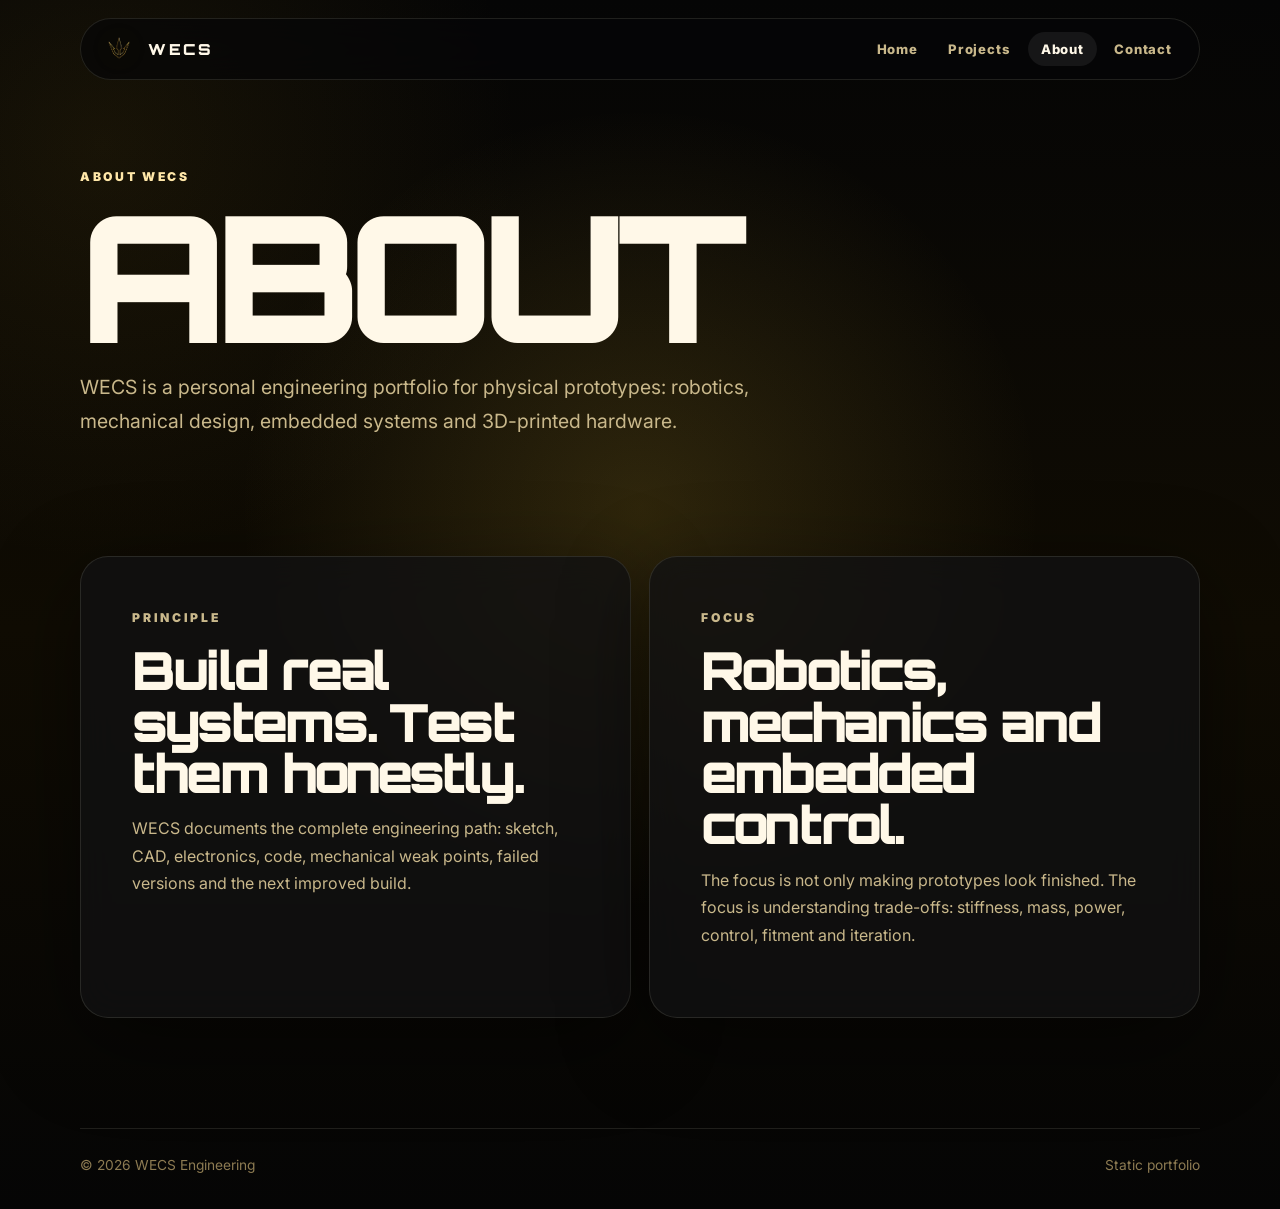
==== about.html @ 9547db8d "Use Crown Logo V4 on about page" ====
<!doctype html>
<html lang="en">
<head>
  <meta charset="utf-8" />
  <meta name="viewport" content="width=device-width, initial-scale=1" />
  <meta name="description" content="About WECS Engineering." />
  <meta name="theme-color" content="#050505" />
  <title>About — WECS Engineering</title>
  <link rel="icon" href="assets/Crown%20Logo%20V4.png" type="image/png" />
  <link rel="preconnect" href="https://fonts.googleapis.com">
  <link rel="preconnect" href="https://fonts.gstatic.com" crossorigin>
  <link href="https://fonts.googleapis.com/css2?family=Orbitron:wght@700;900&family=Inter:wght@400;500;700;800;900&display=swap" rel="stylesheet">
  <link rel="stylesheet" href="styles.css?v=15" />
</head>
<body>
  <div class="background-grid" aria-hidden="true"></div>
  <div class="background-orbit" aria-hidden="true"></div>
  <div class="noise" aria-hidden="true"></div>

  <header class="site-header" data-header>
    <a class="brand" href="index.html" aria-label="WECS home">
      <img class="brand-mark" src="assets/Crown%20Logo%20V4.png" alt="WECS logo" />
      <span>WECS</span>
    </a>
    <nav class="nav" aria-label="Main navigation">
      <a href="index.html">Home</a>
      <a href="projects.html">Projects</a>
      <a class="active" href="about.html">About</a>
      <a href="contact.html">Contact</a>
    </nav>
  </header>

  <main>
    <section class="page-hero section-pad compact-page">
      <p class="eyebrow reveal">About WECS</p>
      <h1 class="page-title reveal delay-1">About</h1>
      <p class="page-intro reveal delay-2">WECS is a personal engineering portfolio for physical prototypes: robotics, mechanical design, embedded systems and 3D-printed hardware.</p>
    </section>

    <section class="section-pad split-section">
      <div class="info-card reveal">
        <p class="eyebrow">Principle</p>
        <h2>Build real systems. Test them honestly.</h2>
        <p>WECS documents the complete engineering path: sketch, CAD, electronics, code, mechanical weak points, failed versions and the next improved build.</p>
      </div>
      <div class="info-card reveal delay-1">
        <p class="eyebrow">Focus</p>
        <h2>Robotics, mechanics and embedded control.</h2>
        <p>The focus is not only making prototypes look finished. The focus is understanding trade-offs: stiffness, mass, power, control, fitment and iteration.</p>
      </div>
    </section>
  </main>

  <footer class="footer">
    <span>© <span id="year"></span> WECS Engineering</span>
    <span>Static portfolio</span>
  </footer>

  <script src="script.js?v=10"></script>
</body>
</html>
---- styles.css ----
:root {
  --bg: #050505;
  --panel: rgba(17, 17, 19, 0.78);
  --panel-strong: rgba(23, 23, 25, 0.94);
  --line: rgba(212, 175, 55, 0.30);
  --line-soft: rgba(255, 248, 220, 0.105);
  --red: #d4af37;
  --red-hot: #ffe7a8;
  --red-dark: #8a6a12;
  --gold: #d4af37;
  --gold-light: #f3d77a;
  --gold-hot: #ffe7a8;
  --gold-dark: #8a6a12;
  --text: #fff8e8;
  --muted: #c9b88b;
  --dim: #8d7b52;
  --shadow: 0 24px 90px rgba(0, 0, 0, 0.48);
  --radius: 28px;
}

* { box-sizing: border-box; }

html {
  scroll-behavior: smooth;
  background: var(--bg);
}

body {
  margin: 0;
  min-height: 100svh;
  color: var(--text);
  font-family: "Inter", ui-sans-serif, system-ui, -apple-system, BlinkMacSystemFont, "Segoe UI", sans-serif;
  background:
    radial-gradient(circle at 50% 42%, rgba(212, 175, 55, 0.17), transparent 25rem),
    radial-gradient(circle at 8% 12%, rgba(138, 106, 18, 0.13), transparent 26rem),
    linear-gradient(180deg, #050505 0%, #100c03 52%, #050505 100%);
  overflow-x: hidden;
}

.home-body {
  height: 100svh;
  overflow: hidden;
}

.background-grid,
.background-orbit,
.noise {
  position: fixed;
  inset: 0;
  pointer-events: none;
}

.background-grid {
  z-index: -4;
  background-image:
    linear-gradient(rgba(212, 175, 55, 0.038) 1px, transparent 1px),
    linear-gradient(90deg, rgba(212, 175, 55, 0.038) 1px, transparent 1px);
  background-size: 76px 76px;
  mask-image: radial-gradient(circle at center, black 0%, transparent 78%);
  opacity: 0.34;
}

.background-orbit { z-index: -3; }

.background-orbit::before,
.background-orbit::after {
  content: "";
  position: absolute;
  left: 50%;
  top: 54%;
  transform: translate(-50%, -50%);
  border-radius: 50%;
}

.background-orbit::before {
  width: min(78vw, 820px);
  aspect-ratio: 1;
  border: 1px solid rgba(212, 175, 55, 0.16);
  box-shadow: inset 0 0 80px rgba(212, 175, 55, 0.055);
}

.background-orbit::after {
  width: min(50vw, 520px);
  aspect-ratio: 1;
  border: 1px solid rgba(255, 255, 255, 0.052);
}

.noise {
  opacity: 0.035;
  z-index: -1;
  background-image: url("data:image/svg+xml,%3Csvg viewBox='0 0 240 240' xmlns='http://www.w3.org/2000/svg'%3E%3Cfilter id='n'%3E%3CfeTurbulence type='fractalNoise' baseFrequency='.85' numOctaves='4' stitchTiles='stitch'/%3E%3C/filter%3E%3Crect width='100%25' height='100%25' filter='url(%23n)' opacity='.55'/%3E%3C/svg%3E");
}

.site-header {
  position: fixed;
  top: 18px;
  left: 50%;
  transform: translateX(-50%);
  width: min(1120px, calc(100% - 28px));
  min-height: 62px;
  display: flex;
  justify-content: space-between;
  align-items: center;
  gap: 18px;
  padding: 10px 14px;
  border: 1px solid var(--line-soft);
  background: rgba(7, 7, 8, 0.70);
  backdrop-filter: blur(18px);
  border-radius: 999px;
  z-index: 20;
  transition: border-color 220ms ease, background 220ms ease;
}

.site-header.scrolled {
  background: rgba(7, 7, 8, 0.94);
  border-color: var(--line);
}

.brand {
  min-width: max-content;
  display: inline-flex;
  align-items: center;
  gap: 12px;
  padding-left: 7px;
  color: var(--text);
  text-decoration: none;
  font-family: "Orbitron", sans-serif;
  font-size: 0.95rem;
  font-weight: 900;
  letter-spacing: 0.18em;
}

.brand-mark {
  width: 34px;
  height: 34px;
  overflow: visible;
  filter: drop-shadow(0 0 14px rgba(212, 175, 55, 0.28));
}

.brand-mark rect { fill: #070707; stroke: rgba(212, 175, 55, 0.28); stroke-width: 2; }
.brand-mark .crown-main { fill: var(--gold); }
.brand-mark .crown-base { fill: var(--gold-dark); }
.brand-mark .crown-line { fill: none; stroke: #fff2c8; stroke-width: 4; stroke-linejoin: round; opacity: 0.76; }
.brand-mark .crown-dot { fill: var(--gold-hot); }

.nav {
  display: flex;
  align-items: center;
  justify-content: flex-end;
  gap: 4px;
}

.nav a {
  color: var(--muted);
  text-decoration: none;
  font-size: 0.82rem;
  font-weight: 800;
  letter-spacing: 0.065em;
  padding: 9px 13px;
  border-radius: 999px;
  transition: color 180ms ease, background 180ms ease;
}

.nav a:hover,
.nav a.active {
  color: var(--text);
  background: rgba(255, 255, 255, 0.065);
}

.home-main,
.hero-only {
  height: 100svh;
}

.hero-only {
  display: grid;
  place-items: center;
  position: relative;
  padding: 98px 32px 46px;
}

.hero-core {
  position: relative;
  z-index: 2;
  width: min(1180px, 100%);
  text-align: center;
}

.wecs-title {
  display: block;
  margin: 0 auto;
  width: max-content;
  max-width: 100%;
  padding: 0 0.08em 0.11em;
  overflow: visible;
  font-family: "Orbitron", sans-serif;
  font-size: clamp(6.6rem, 20vw, 17.5rem);
  line-height: 0.92;
  letter-spacing: -0.045em;
  text-transform: uppercase;
  font-weight: 900;
  background: linear-gradient(180deg, #fff7dc 0%, var(--gold-hot) 24%, var(--gold) 48%, var(--gold-dark) 76%, #3c2d08 100%);
  -webkit-background-clip: text;
  background-clip: text;
  color: transparent;
  text-shadow: 0 0 70px rgba(212, 175, 55, 0.14);
}

.hero-slogan {
  margin: clamp(1rem, 1.8vw, 1.55rem) 0 0;
  color: var(--text);
  font-size: clamp(0.86rem, 1.25vw, 1.08rem);
  font-weight: 950;
  letter-spacing: clamp(0.18em, 0.78vw, 0.44em);
  text-transform: uppercase;
}

.section-pad {
  width: min(1120px, calc(100% - 32px));
  margin: 0 auto;
  padding: 110px 0;
}

.page-hero {
  min-height: 58svh;
  display: flex;
  flex-direction: column;
  justify-content: flex-end;
  padding-top: 160px;
}

.compact-page { padding-bottom: 64px; }

.eyebrow {
  margin: 0 0 16px;
  color: var(--gold-hot);
  font-size: 0.76rem;
  font-weight: 950;
  letter-spacing: 0.22em;
  text-transform: uppercase;
}

h1, h2, h3, p { margin-top: 0; }

.page-title,
.projects-main-title,
.stacked-slogan span,
.project-body h2,
.info-card h2,
.contact-card h2,
.detail-card h2 {
  font-family: "Orbitron", sans-serif;
  font-weight: 900;
}

.page-title {
  margin: 0 0 20px;
  font-size: clamp(4.8rem, 14vw, 11rem);
  line-height: 0.86;
  letter-spacing: -0.07em;
  text-transform: uppercase;
  color: var(--text);
}

.page-intro {
  width: min(720px, 100%);
  color: var(--muted);
  font-size: clamp(1.05rem, 1.55vw, 1.22rem);
  line-height: 1.72;
}

.projects-page-main { width: 100%; overflow: hidden; }

.projects-title-screen,
.projects-card-screen {
  min-height: 100svh;
  width: min(1120px, calc(100% - 32px));
  margin: 0 auto;
  display: grid;
  place-items: center;
  padding: 96px 0 54px;
}

.projects-main-title {
  margin: 0;
  text-align: center;
  font-size: clamp(5.6rem, 17vw, 14rem);
  line-height: 0.84;
  letter-spacing: -0.075em;
  text-transform: uppercase;
  color: var(--text);
  text-shadow: 0 0 70px rgba(212, 175, 55, 0.085);
}

.projects-slogan-screen {
  min-height: 122svh;
  width: min(1280px, calc(100% - 36px));
  margin: 0 auto;
  display: grid;
  place-items: center;
  padding: clamp(120px, 16vh, 180px) 0;
  overflow: visible;
}

.stacked-slogan {
  width: fit-content;
  max-width: 100%;
  margin-inline: auto;
  display: flex;
  flex-direction: column;
  align-items: flex-start;
  gap: clamp(0.2rem, 0.9vw, 1.05rem);
  text-align: left;
  overflow: visible;
}

.stacked-slogan span {
  display: block;
  white-space: nowrap;
  overflow: visible;
  padding: 0.035em 0.08em 0.075em 0.035em;
  font-size: clamp(5.4rem, 15.7vw, 13.3rem);
  line-height: 0.9;
  letter-spacing: -0.065em;
  text-transform: uppercase;
  background: linear-gradient(180deg, #fff7dc 0%, var(--gold-hot) 28%, var(--gold-light) 48%, var(--gold) 62%, var(--gold-dark) 100%);
  -webkit-background-clip: text;
  background-clip: text;
  color: transparent;
  filter: drop-shadow(0 0 44px rgba(212, 175, 55, 0.13));
}

.project-grid { display: grid; gap: 18px; }
.single-project-grid { grid-template-columns: minmax(280px, 620px); }
.centered-project-grid { width: min(620px, 100%); margin-inline: auto; }
.project-link { display: block; color: inherit; text-decoration: none; }

.project-card,
.info-card,
.contact-card,
.detail-card,
.spec-card {
  border: 1px solid var(--line-soft);
  background: var(--panel);
  backdrop-filter: blur(18px);
  box-shadow: var(--shadow);
  border-radius: var(--radius);
}

.project-card {
  overflow: hidden;
  transition: transform 220ms ease, border-color 220ms ease, background 220ms ease;
}

.project-card:hover {
  transform: translateY(-6px);
  border-color: var(--line);
  background: var(--panel-strong);
}

.project-image-wrap,
.detail-hero-image {
  min-height: 285px;
  position: relative;
  overflow: hidden;
  background:
    radial-gradient(circle at 50% 45%, rgba(212, 175, 55, 0.20), transparent 38%),
    linear-gradient(135deg, rgba(255,255,255,0.08), transparent 46%),
    rgba(255,255,255,0.025);
}

.project-image {
  width: 100%;
  height: 100%;
  min-height: 285px;
  object-fit: cover;
  display: block;
}

.project-image-wrap::after,
.detail-hero-image::after {
  content: "";
  position: absolute;
  inset: 0;
  background: linear-gradient(180deg, rgba(0,0,0,0.04) 0%, rgba(0,0,0,0.10) 52%, rgba(0,0,0,0.45) 100%);
  pointer-events: none;
}

.hexapod-visual {
  position: absolute;
  inset: 0;
}

.hexapod-visual span {
  position: absolute;
  display: block;
  background: var(--gold-hot);
  box-shadow: 0 0 34px rgba(212, 175, 55, 0.18);
}

.hexapod-visual span:nth-child(1) { width: 112px; height: 18px; left: 50%; top: 50%; transform: translate(-50%, -50%); border-radius: 99px; }
.hexapod-visual span:nth-child(2) { width: 220px; height: 3px; left: 50%; top: 50%; transform: translate(-50%, -50%) rotate(28deg); }
.hexapod-visual span:nth-child(3) { width: 220px; height: 3px; left: 50%; top: 50%; transform: translate(-50%, -50%) rotate(-28deg); }
.hexapod-visual span:nth-child(4) { width: 190px; height: 3px; left: 50%; top: 50%; transform: translate(-50%, -50%) rotate(63deg); }
.hexapod-visual span:nth-child(5) { width: 190px; height: 3px; left: 50%; top: 50%; transform: translate(-50%, -50%) rotate(-63deg); }

.project-body { padding: 26px; }
.project-kicker { color: var(--gold-hot); font-size: 0.72rem; font-weight: 950; letter-spacing: 0.15em; text-transform: uppercase; }
.project-body h2 { margin-bottom: 12px; font-size: 1.58rem; letter-spacing: -0.03em; }
.project-body p { color: var(--muted); line-height: 1.66; }
.tags { display: flex; flex-wrap: wrap; gap: 8px; margin-top: 22px; }
.tags span { color: var(--text); font-size: 0.7rem; font-weight: 850; letter-spacing: 0.06em; text-transform: uppercase; border: 1px solid var(--line-soft); background: rgba(255,255,255,0.045); border-radius: 999px; padding: 7px 10px; }

.split-section,
.detail-grid {
  display: grid;
  grid-template-columns: repeat(2, 1fr);
  gap: 18px;
  padding-top: 34px;
}

.info-card,
.contact-card,
.detail-card,
.spec-card { padding: clamp(26px, 4vw, 52px); }
.info-card h2,
.contact-card h2 { margin-bottom: 16px; font-size: clamp(2.2rem, 4.1vw, 4.2rem); line-height: 0.98; letter-spacing: -0.055em; }
.info-card p,
.contact-card p,
.detail-card p,
.spec-card p { color: var(--muted); line-height: 1.72; }
.contact-card { width: min(760px, 100%); }

.contact-actions { display: flex; flex-wrap: wrap; gap: 12px; margin-top: 34px; }
.button { display: inline-flex; align-items: center; justify-content: center; min-height: 46px; padding: 0 20px; border-radius: 999px; text-decoration: none; font-size: 0.86rem; font-weight: 950; letter-spacing: 0.06em; text-transform: uppercase; transition: transform 180ms ease, border-color 180ms ease, background 180ms ease; }
.button:hover { transform: translateY(-2px); }
.button.primary { color: #080705; background: linear-gradient(135deg, var(--gold-dark), var(--gold) 52%, var(--gold-hot)); box-shadow: 0 14px 50px rgba(212, 175, 55, 0.18); }
.button.secondary { color: var(--text); border: 1px solid var(--line); background: rgba(255,255,255,0.04); }

.detail-hero { min-height: 78svh; padding-top: 154px; display: grid; grid-template-columns: 0.82fr 1.18fr; align-items: center; gap: clamp(28px, 5vw, 72px); }
.detail-title { font-size: clamp(4.2rem, 10.5vw, 9.8rem); }
.detail-hero-image { min-height: 420px; }
.detail-card h2 { margin-bottom: 14px; font-size: clamp(1.8rem, 3.2vw, 3.05rem); line-height: 1.02; letter-spacing: -0.055em; }
.spec-list { list-style: none; margin: 0; padding: 0; }
.spec-list li { display: flex; justify-content: space-between; gap: 20px; padding: 18px 0; border-bottom: 1px solid var(--line-soft); }
.spec-list li:last-child { border-bottom: 0; padding-bottom: 0; }
.spec-list span { color: var(--dim); font-size: 0.84rem; font-weight: 850; letter-spacing: 0.08em; text-transform: uppercase; }
.spec-list strong { color: var(--text); text-align: right; font-size: 0.98rem; }

.footer { width: min(1120px, calc(100% - 32px)); margin: 0 auto; padding: 28px 0 36px; display: flex; justify-content: space-between; gap: 18px; color: var(--dim); border-top: 1px solid var(--line-soft); font-size: 0.86rem; }

.reveal { opacity: 0; transform: translateY(18px); transition: opacity 620ms ease, transform 620ms ease; }
.reveal.visible { opacity: 1; transform: translateY(0); }
.delay-1 { transition-delay: 90ms; }
.delay-2 { transition-delay: 180ms; }
.delay-0 { transition-delay: 0ms; }
.reveal-rise { opacity: 0; transform: translateY(54px) scale(0.975); transition: opacity 780ms ease, transform 780ms cubic-bezier(.2,.75,.12,1); }
.reveal-rise.visible { opacity: 1; transform: translateY(0) scale(1); }
.reveal-word { opacity: 0; transform: translate3d(-5vw, 86px, 0) scale(0.97); transition: opacity 900ms ease, transform 980ms cubic-bezier(.16,.82,.18,1); }
.reveal-word.visible { opacity: 1; transform: translate3d(0, 0, 0) scale(1); }
.reveal-card { opacity: 0; transform: translateY(96px) scale(0.94); transition: opacity 820ms ease, transform 900ms cubic-bezier(.16,.82,.18,1), border-color 220ms ease, background 220ms ease; }
.reveal-card.visible { opacity: 1; transform: translateY(0) scale(1); }

@media (max-width: 860px) {
  .site-header { top: 12px; width: calc(100% - 20px); border-radius: 24px; align-items: flex-start; flex-direction: column; padding: 12px; }
  .nav { width: 100%; justify-content: space-between; overflow-x: auto; padding-bottom: 2px; }
  .nav a { padding: 8px 10px; font-size: 0.76rem; }
  .wecs-title { font-size: clamp(5.8rem, 25vw, 11rem); letter-spacing: -0.04em; }
  .hero-slogan { letter-spacing: 0.22em; }
  .split-section, .detail-hero, .detail-grid { grid-template-columns: 1fr; }
  .detail-hero { padding-top: 188px; min-height: auto; }
  .projects-title-screen { padding-top: 148px; }
  .projects-main-title { font-size: clamp(4.7rem, 24vw, 9.2rem); }
  .projects-slogan-screen { width: min(100% - 26px, 1120px); min-height: 112svh; }
  .stacked-slogan span { font-size: clamp(4.2rem, 20vw, 8.8rem); line-height: 0.92; letter-spacing: -0.055em; }
  .footer { flex-direction: column; }
}

@media (max-width: 520px) {
  .brand { font-size: 0.8rem; letter-spacing: 0.13em; }
  .brand-mark { width: 29px; height: 29px; }
  .wecs-title { font-size: clamp(4.4rem, 25vw, 7.8rem); padding-inline: 0.04em; }
  .hero-slogan { font-size: 0.72rem; letter-spacing: 0.15em; }
  .hero-only { padding-inline: 14px; }
  .section-pad { width: min(100% - 24px, 1120px); padding: 86px 0; }
  .page-hero { padding-top: 178px; }
  .page-title { font-size: clamp(4.0rem, 23vw, 6.6rem); }
  .projects-title-screen, .projects-slogan-screen, .projects-card-screen { width: min(100% - 24px, 1120px); }
  .projects-main-title { font-size: clamp(3.75rem, 22vw, 6.4rem); letter-spacing: -0.065em; }
  .stacked-slogan span { font-size: clamp(3.25rem, 18.2vw, 5.7rem); line-height: 0.94; letter-spacing: -0.045em; }
  .project-image-wrap, .project-image { min-height: 230px; }
  .spec-list li { align-items: flex-start; flex-direction: column; gap: 8px; }
  .spec-list strong { text-align: left; }
}
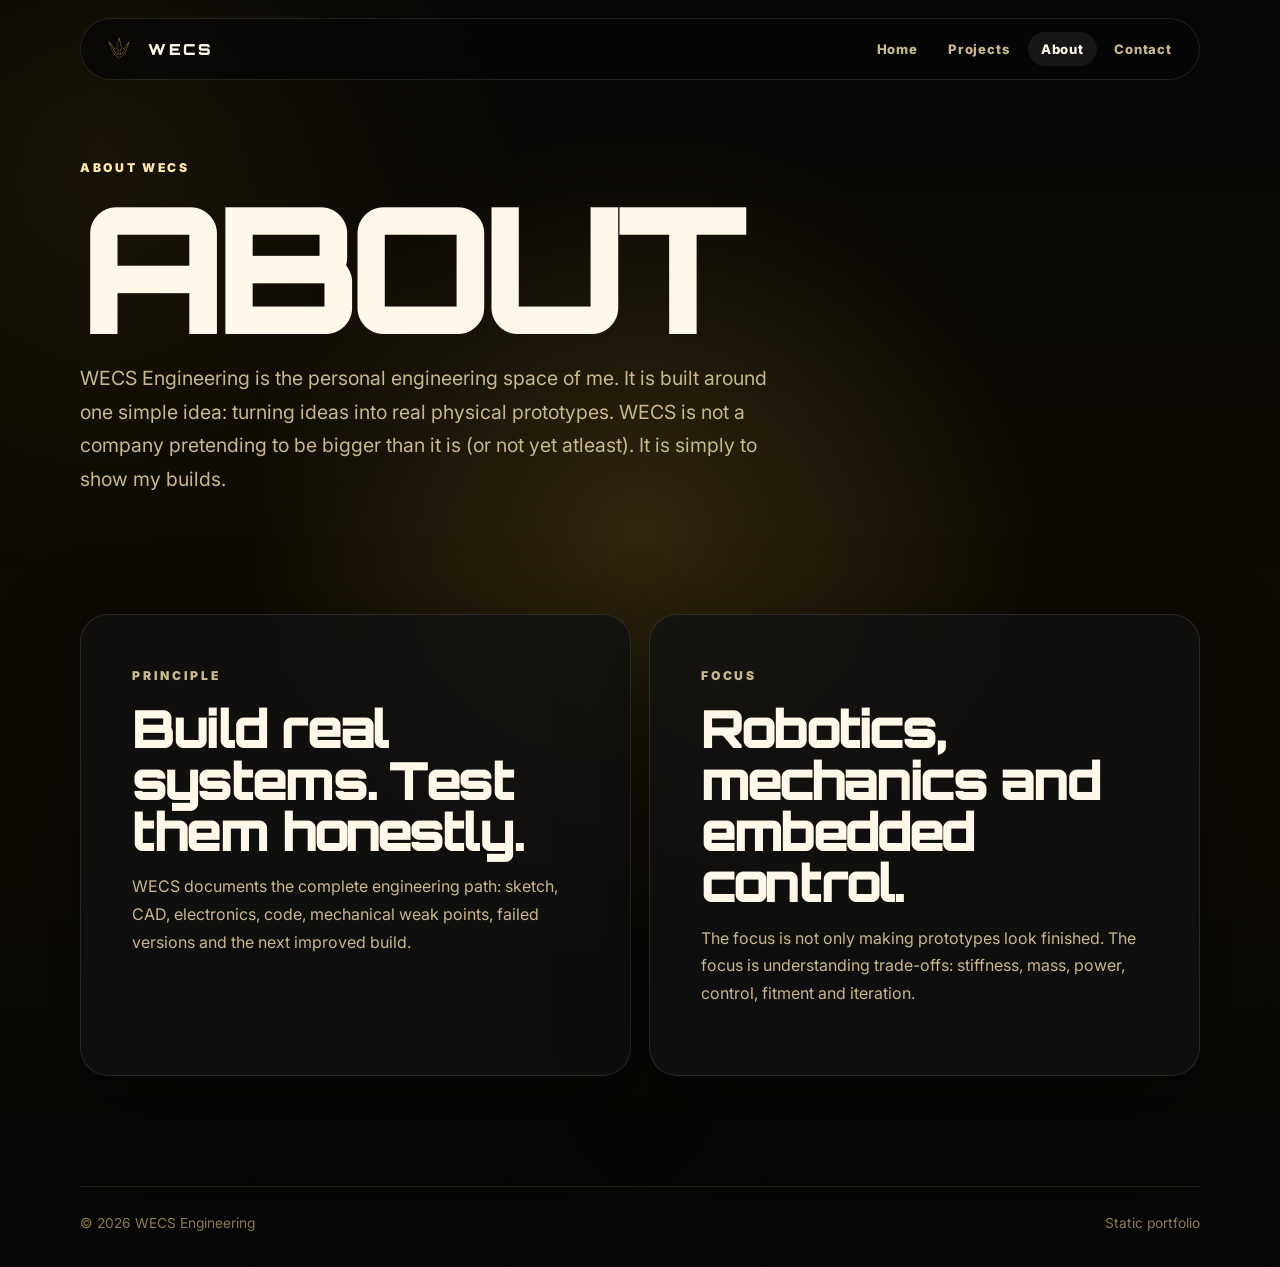
==== commit 0b4b075d: "Update about.html" ====
--- a/about.html
+++ b/about.html
@@ -6,7 +6,7 @@
   <meta name="description" content="About WECS Engineering." />
   <meta name="theme-color" content="#050505" />
   <title>About — WECS Engineering</title>
-  <link rel="icon" href="assets/Crown%20Logo%20V4.png" type="image/png" />
+  <link rel="icon" href="assets/Crown%20Logo%20V4-Photoroom.png" type="image/png" />
   <link rel="preconnect" href="https://fonts.googleapis.com">
   <link rel="preconnect" href="https://fonts.gstatic.com" crossorigin>
   <link href="https://fonts.googleapis.com/css2?family=Orbitron:wght@700;900&family=Inter:wght@400;500;700;800;900&display=swap" rel="stylesheet">
@@ -34,7 +34,7 @@
     <section class="page-hero section-pad compact-page">
       <p class="eyebrow reveal">About WECS</p>
       <h1 class="page-title reveal delay-1">About</h1>
-      <p class="page-intro reveal delay-2">WECS is a personal engineering portfolio for physical prototypes: robotics, mechanical design, embedded systems and 3D-printed hardware.</p>
+      <p class="page-intro reveal delay-2">WECS Engineering is the personal engineering space of me. It is built around one simple idea: turning ideas into real physical prototypes. WECS is not a company pretending to be bigger than it is (or not yet atleast). It is simply to show my builds.</p>
     </section>
 
     <section class="section-pad split-section">
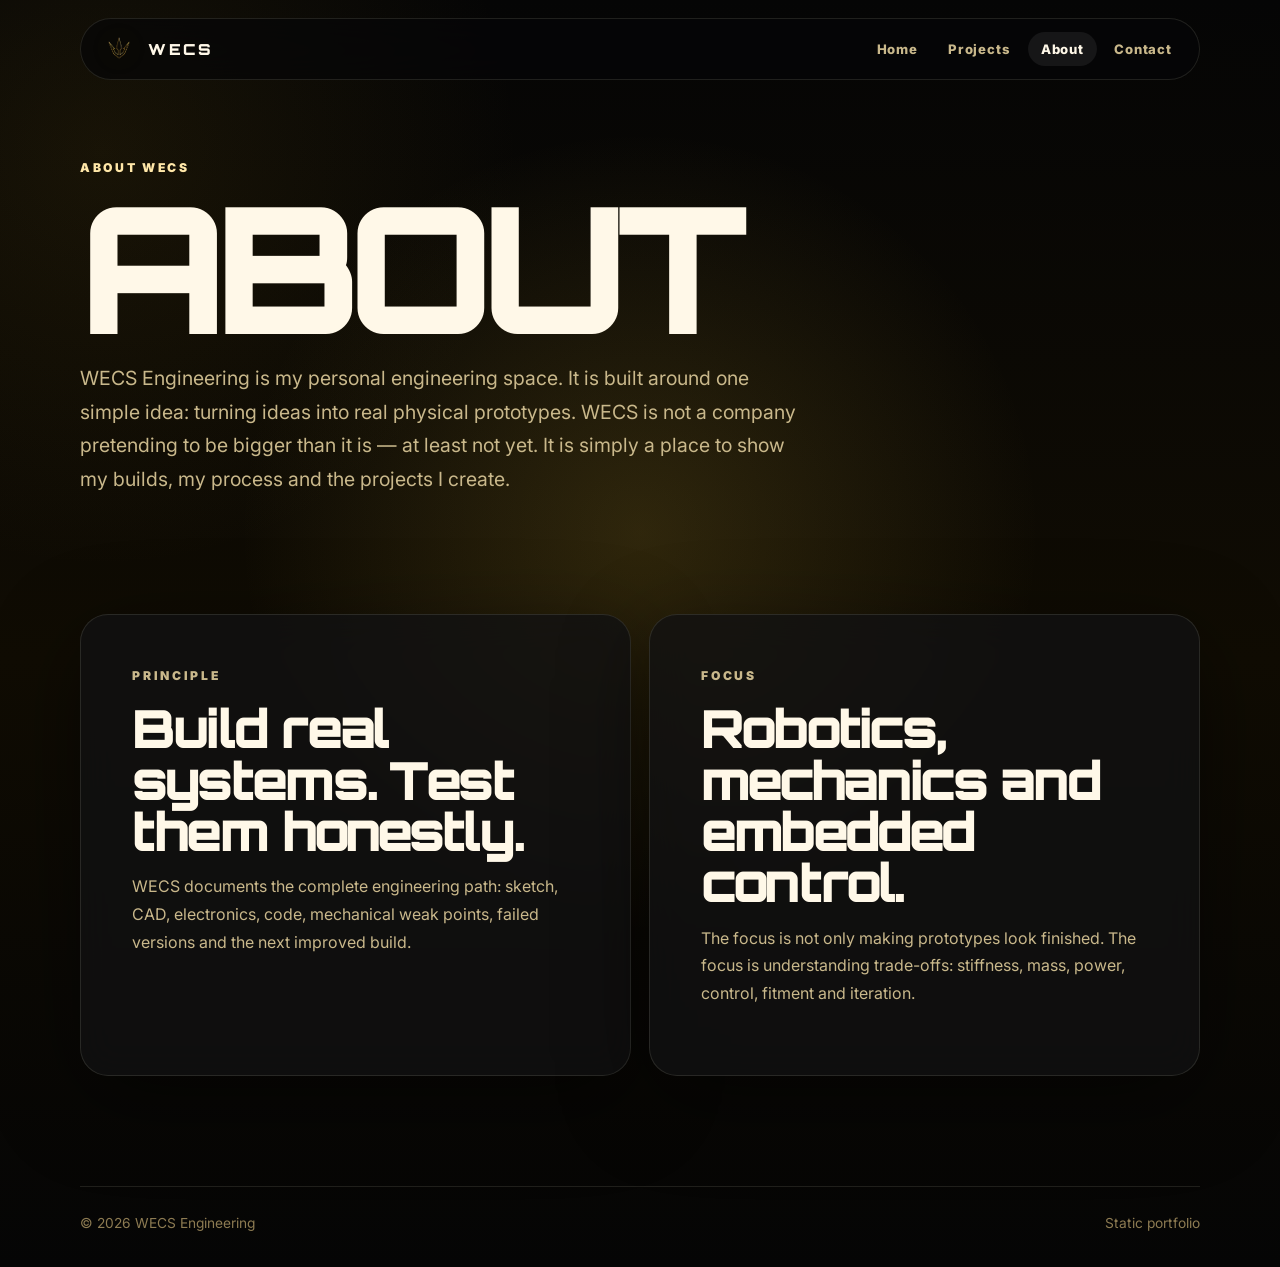
==== commit 22e0f1b9: "Update about.html" ====
--- a/about.html
+++ b/about.html
@@ -34,7 +34,9 @@
     <section class="page-hero section-pad compact-page">
       <p class="eyebrow reveal">About WECS</p>
       <h1 class="page-title reveal delay-1">About</h1>
-      <p class="page-intro reveal delay-2">WECS Engineering is the personal engineering space of me. It is built around one simple idea: turning ideas into real physical prototypes. WECS is not a company pretending to be bigger than it is (or not yet atleast). It is simply to show my builds.</p>
+      <p class="page-intro reveal delay-2">WECS Engineering is my personal engineering space.
+
+It is built around one simple idea: turning ideas into real physical prototypes. WECS is not a company pretending to be bigger than it is — at least not yet. It is simply a place to show my builds, my process and the projects I create.</p>
     </section>
 
     <section class="section-pad split-section">
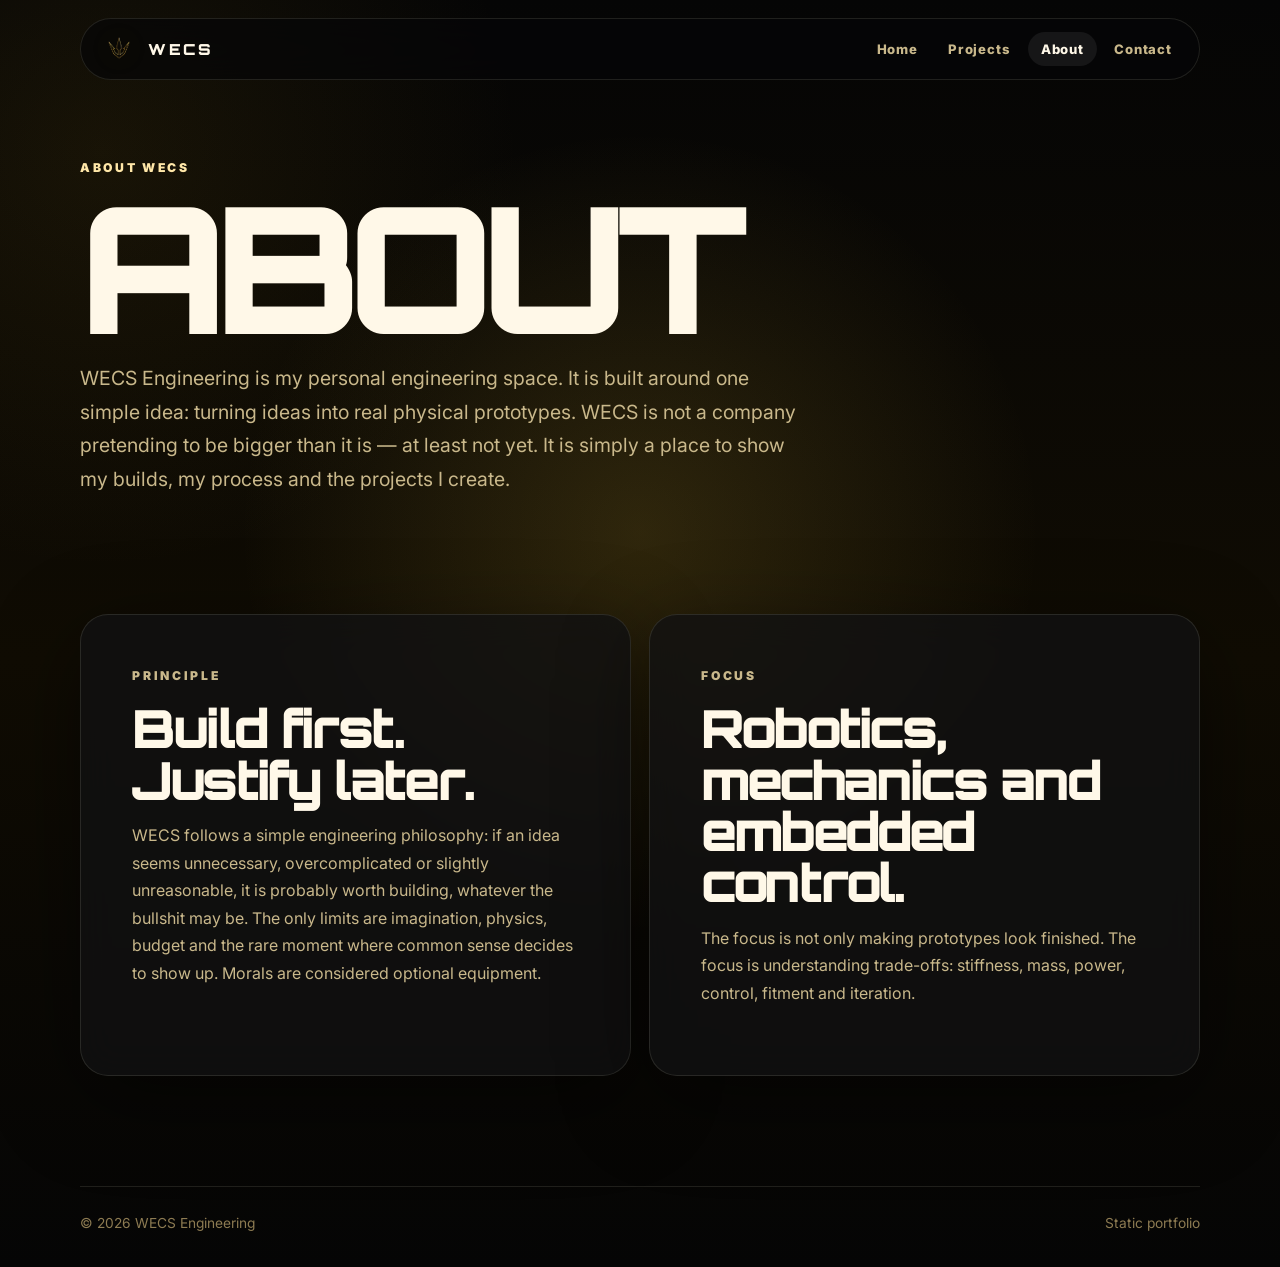
==== commit 90dc0c7b: "Update about.html" ====
--- a/about.html
+++ b/about.html
@@ -34,16 +34,14 @@
     <section class="page-hero section-pad compact-page">
       <p class="eyebrow reveal">About WECS</p>
       <h1 class="page-title reveal delay-1">About</h1>
-      <p class="page-intro reveal delay-2">WECS Engineering is my personal engineering space.
-
-It is built around one simple idea: turning ideas into real physical prototypes. WECS is not a company pretending to be bigger than it is — at least not yet. It is simply a place to show my builds, my process and the projects I create.</p>
+      <p class="page-intro reveal delay-2">WECS Engineering is my personal engineering space. It is built around one simple idea: turning ideas into real physical prototypes. WECS is not a company pretending to be bigger than it is — at least not yet. It is simply a place to show my builds, my process and the projects I create.</p>
     </section>
 
     <section class="section-pad split-section">
       <div class="info-card reveal">
         <p class="eyebrow">Principle</p>
-        <h2>Build real systems. Test them honestly.</h2>
-        <p>WECS documents the complete engineering path: sketch, CAD, electronics, code, mechanical weak points, failed versions and the next improved build.</p>
+        <h2>Build first. Justify later.</h2>
+        <p>WECS follows a simple engineering philosophy: if an idea seems unnecessary, overcomplicated or slightly unreasonable, it is probably worth building, whatever the bullshit may be. The only limits are imagination, physics, budget and the rare moment where common sense decides to show up. Morals are considered optional equipment.</p>
       </div>
       <div class="info-card reveal delay-1">
         <p class="eyebrow">Focus</p>
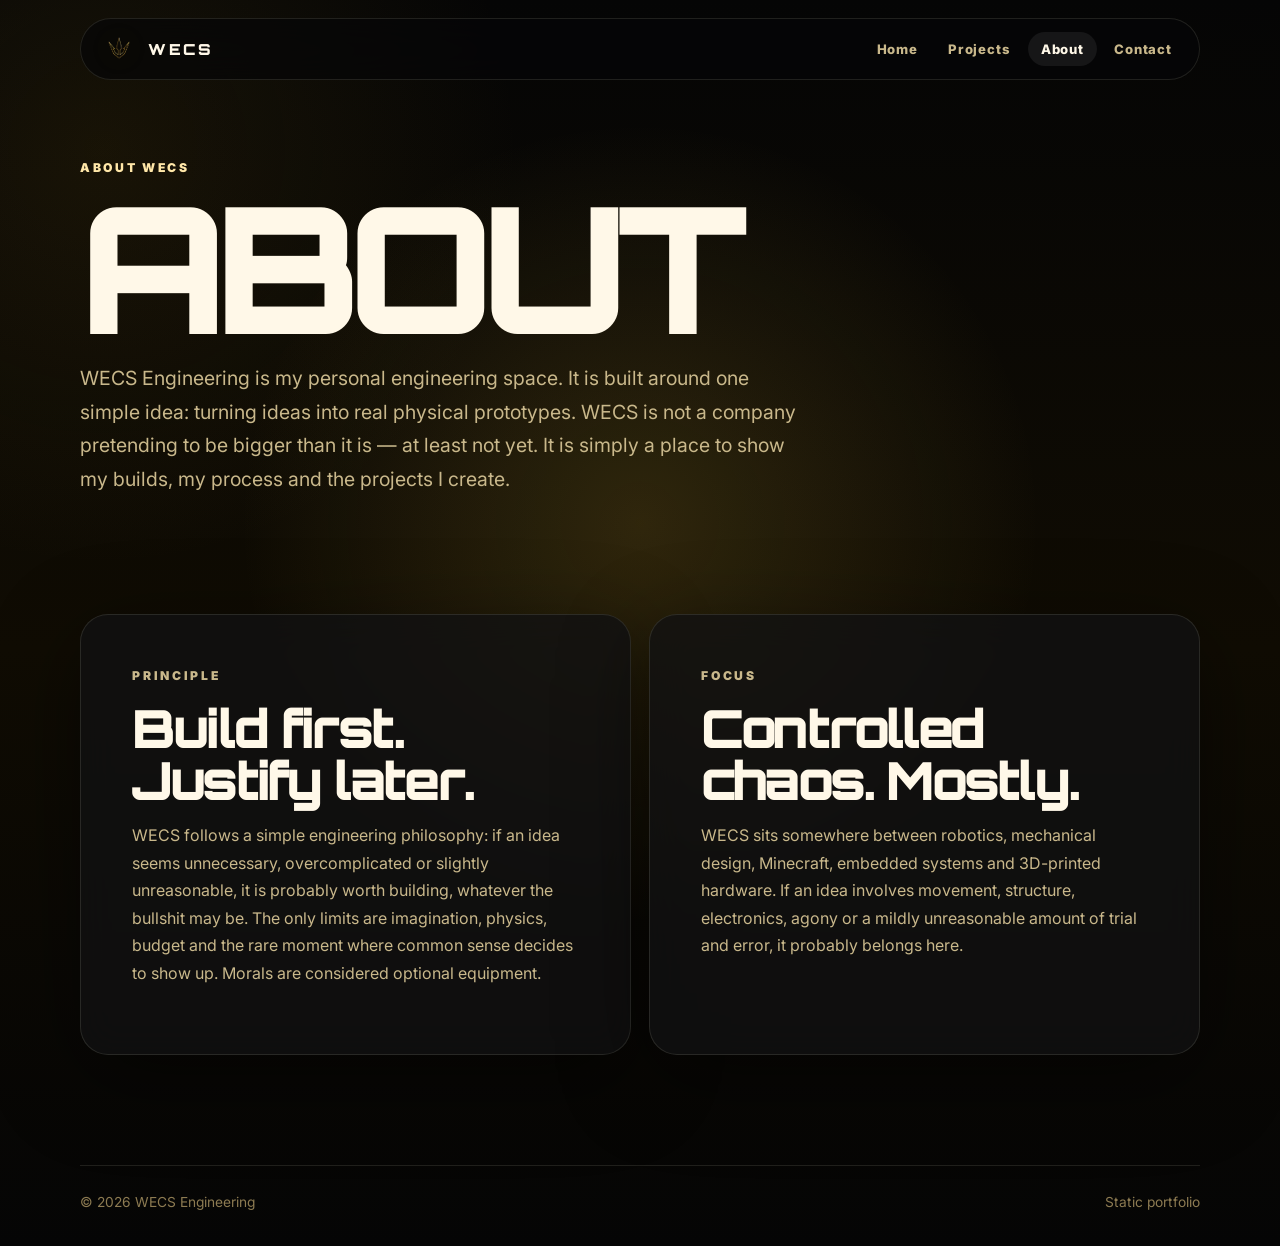
==== commit ccc0ed60: "Update about.html" ====
--- a/about.html
+++ b/about.html
@@ -45,8 +45,8 @@
       </div>
       <div class="info-card reveal delay-1">
         <p class="eyebrow">Focus</p>
-        <h2>Robotics, mechanics and embedded control.</h2>
-        <p>The focus is not only making prototypes look finished. The focus is understanding trade-offs: stiffness, mass, power, control, fitment and iteration.</p>
+        <h2>Controlled chaos. Mostly.</h2>
+        <p>WECS sits somewhere between robotics, mechanical design, Minecraft, embedded systems and 3D-printed hardware. If an idea involves movement, structure, electronics, agony or a mildly unreasonable amount of trial and error, it probably belongs here.</p>
       </div>
     </section>
   </main>
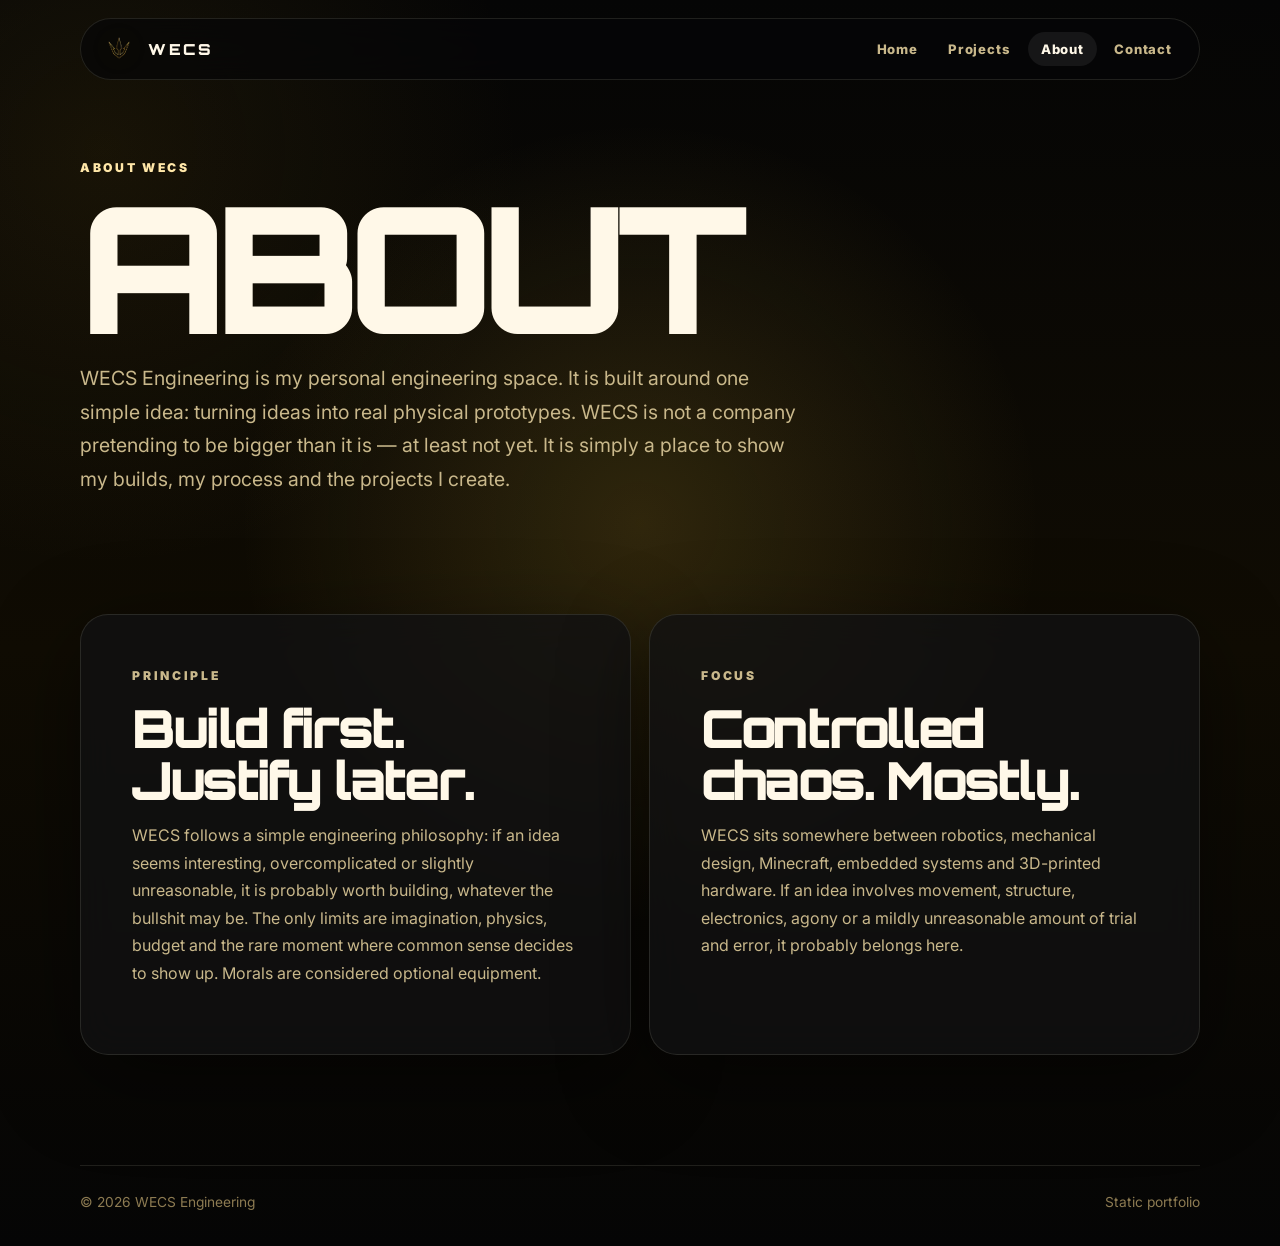
==== commit beac6770: "Update about.html" ====
--- a/about.html
+++ b/about.html
@@ -41,7 +41,7 @@
       <div class="info-card reveal">
         <p class="eyebrow">Principle</p>
         <h2>Build first. Justify later.</h2>
-        <p>WECS follows a simple engineering philosophy: if an idea seems unnecessary, overcomplicated or slightly unreasonable, it is probably worth building, whatever the bullshit may be. The only limits are imagination, physics, budget and the rare moment where common sense decides to show up. Morals are considered optional equipment.</p>
+        <p>WECS follows a simple engineering philosophy: if an idea seems interesting, overcomplicated or slightly unreasonable, it is probably worth building, whatever the bullshit may be. The only limits are imagination, physics, budget and the rare moment where common sense decides to show up. Morals are considered optional equipment.</p>
       </div>
       <div class="info-card reveal delay-1">
         <p class="eyebrow">Focus</p>
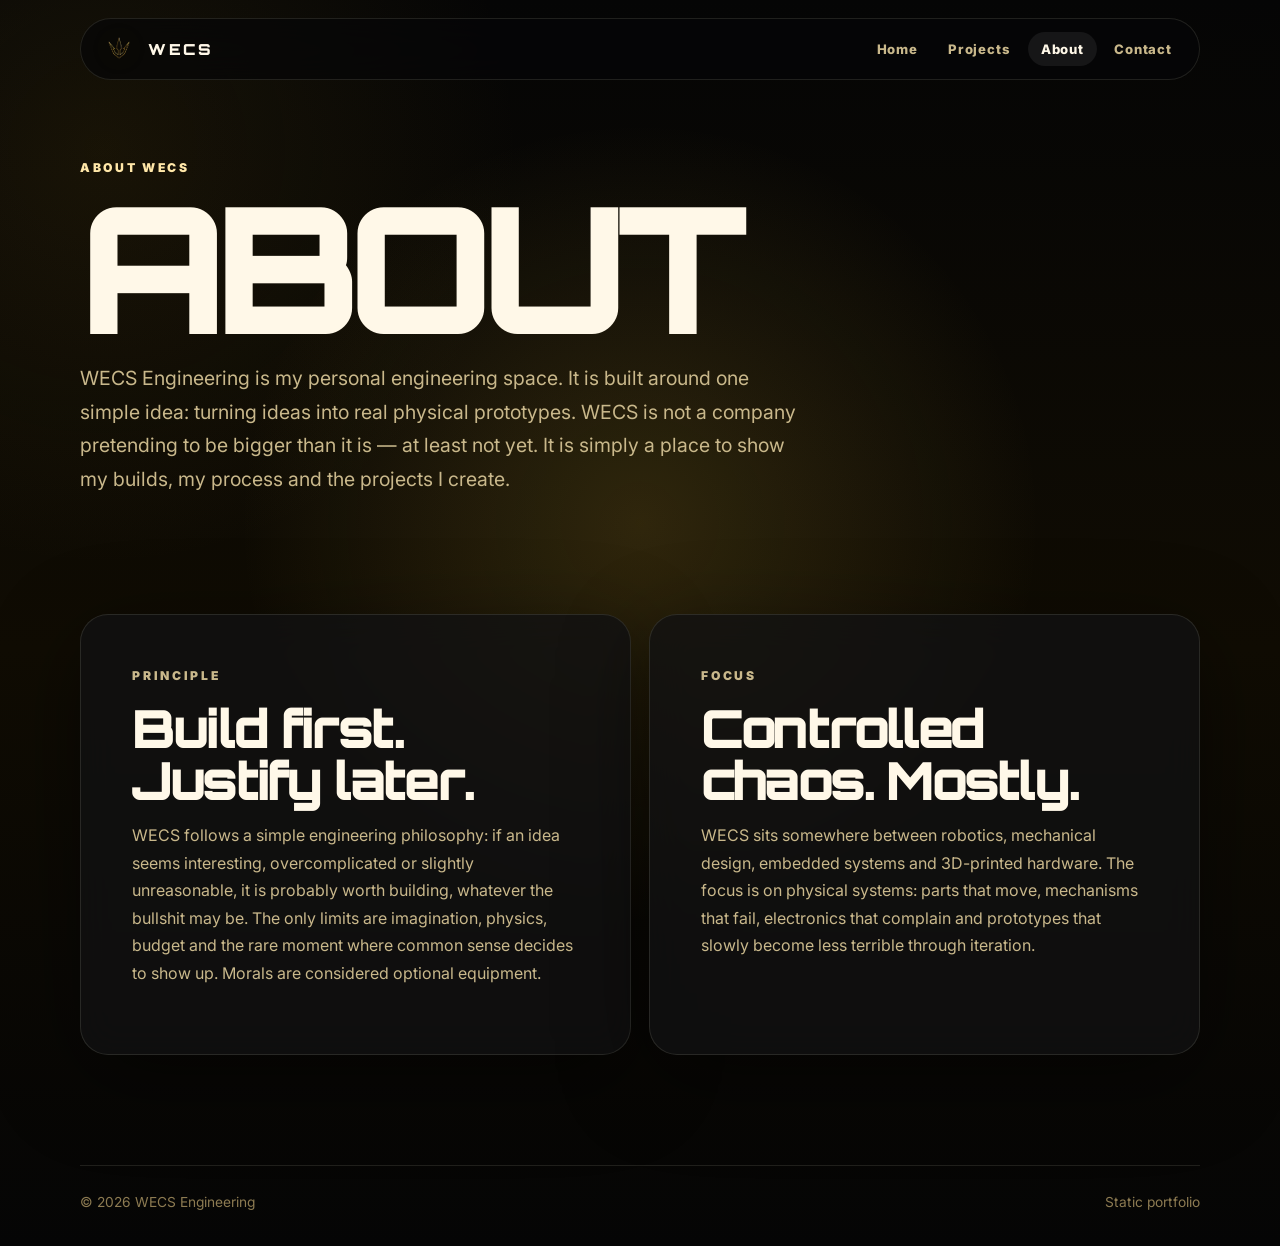
==== commit 665dc0db: "Update about.html" ====
--- a/about.html
+++ b/about.html
@@ -46,7 +46,7 @@
       <div class="info-card reveal delay-1">
         <p class="eyebrow">Focus</p>
         <h2>Controlled chaos. Mostly.</h2>
-        <p>WECS sits somewhere between robotics, mechanical design, Minecraft, embedded systems and 3D-printed hardware. If an idea involves movement, structure, electronics, agony or a mildly unreasonable amount of trial and error, it probably belongs here.</p>
+        <p>WECS sits somewhere between robotics, mechanical design, embedded systems and 3D-printed hardware. The focus is on physical systems: parts that move, mechanisms that fail, electronics that complain and prototypes that slowly become less terrible through iteration.</p>
       </div>
     </section>
   </main>
